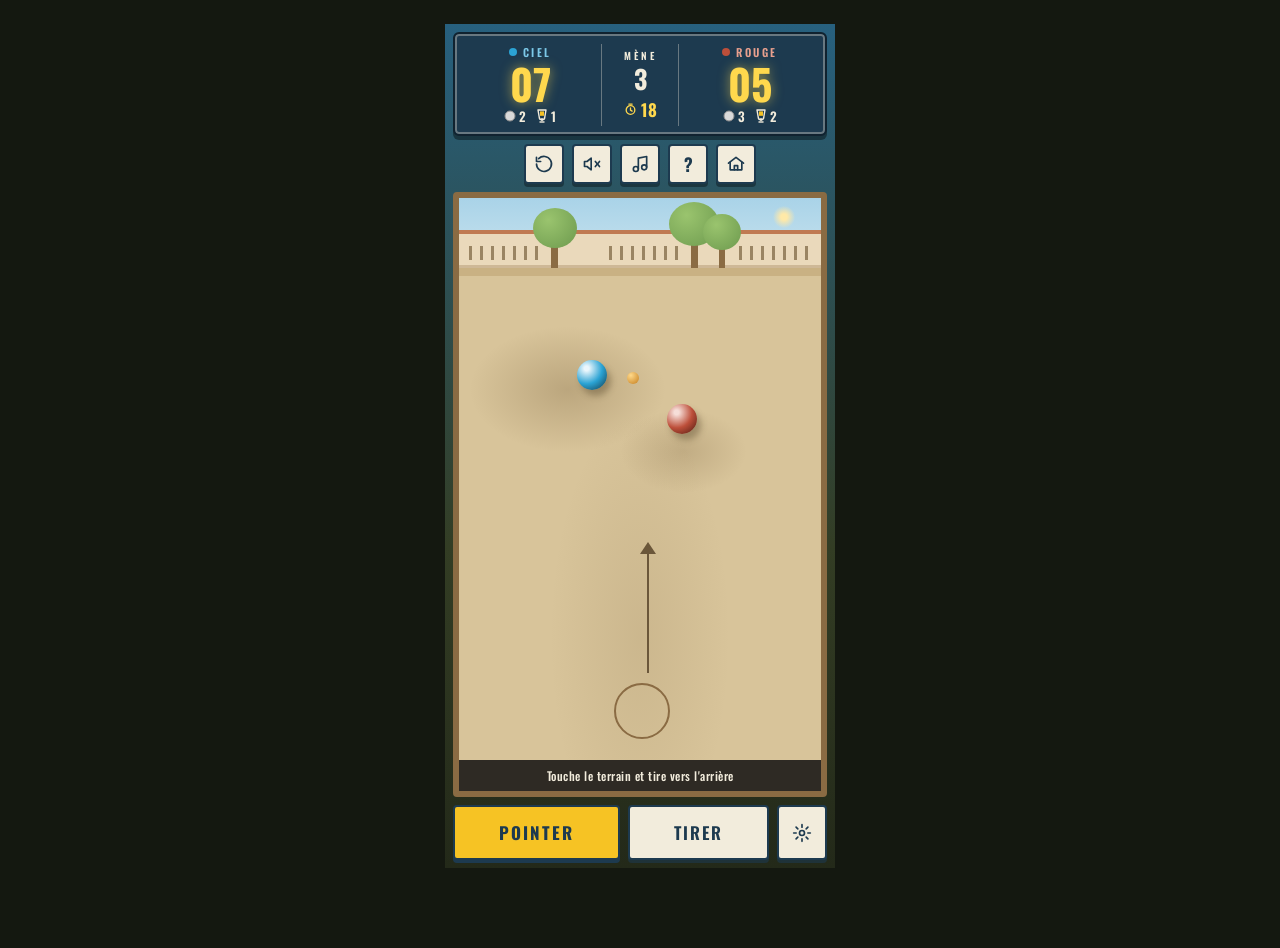
==== maquette-jeu.html @ 758a2564 "Add files via upload" ====
<!doctype html>
<html lang="fr">
<head>
<meta charset="utf-8">
<title>Écran de jeu</title>

<link href="https://fonts.googleapis.com/css2?family=Alfa+Slab+One&amp;family=Oswald:wght@500;600;700&amp;display=swap" rel="stylesheet">
<style>
body{margin:0;font-family:'Oswald',sans-serif;background:#232919}
a{color:#1d3a4f}a:hover{color:#10222f}
</style>
<style>body{display:flex;justify-content:center;align-items:flex-start;background:#141810;padding:24px;min-height:100vh}</style>

</head>
<body>
<div style="width: 390px; height: 844px; box-sizing: border-box; padding: 8px; display: flex; flex-direction: column; gap: 8px; background: linear-gradient(180deg, #27607e 0%, #333d24 62%, #232919 100%);">
  <div style="width: 100%; box-sizing: border-box; background: #1d3a4f; border: 2px solid #10222f; border-radius: 6px; box-shadow: 0 4px 0 rgba(0, 0, 0, 0.4), inset 0 0 0 2px rgba(242, 236, 220, 0.35); padding: 10px 12px 8px; display: flex; align-items: stretch; gap: 8px;">
    <div style="flex: 1 1 0; display: flex; flex-direction: column; align-items: center; gap: 2px;">
      <div style="display: flex; align-items: center; gap: 6px; font-size: 11px; font-weight: 600; letter-spacing: 2.5px; color: #7cc9e8;"><span style="width: 8px; height: 8px; border-radius: 50%; background: #2ba3d4;"></span>CIEL</div>
      <div style="font-size: 42px; line-height: 1; font-weight: 700; color: #ffd84d; text-shadow: 0 0 12px rgba(255, 216, 77, 0.55);">07</div>
      <div style="display: flex; align-items: center; gap: 10px; color: #f2ecdc; font-size: 13px; font-weight: 600;">
        <span style="display: flex; align-items: center; gap: 3px;"><svg width="12" height="12" viewBox="0 0 12 12"><circle cx="6" cy="6" r="5" fill="#d9d9d9" stroke="#8f8f8f" stroke-width="1"></circle></svg>2</span>
        <span style="display: flex; align-items: center; gap: 3px;"><svg width="12" height="14" viewBox="0 0 12 14" fill="none" stroke="#f2ecdc" stroke-width="1.4" stroke-linejoin="round"><path d="M2 1h8l-1.2 7a2.8 2.8 0 0 1-5.6 0z"></path><path d="M6 9v3"></path><path d="M3.5 13h5"></path><rect x="4" y="2.4" width="4" height="4.4" fill="#f6c324" stroke="none"></rect></svg>1</span>
      </div>
    </div>
    <div style="flex: 0 0 76px; display: flex; flex-direction: column; align-items: center; justify-content: center; gap: 3px; border-left: 1px solid rgba(242, 236, 220, 0.35); border-right: 1px solid rgba(242, 236, 220, 0.35);">
      <div style="font-size: 10px; font-weight: 600; letter-spacing: 3px; color: #f2ecdc;">M&Egrave;NE</div>
      <div style="font-size: 26px; line-height: 1; font-weight: 700; color: #f2ecdc;">3</div>
      <div style="display: flex; align-items: center; gap: 4px; margin-top: 2px;">
        <svg width="13" height="13" viewBox="0 0 24 24" fill="none" stroke="#ffd84d" stroke-width="2.4" stroke-linecap="round"><circle cx="12" cy="13" r="8"></circle><path d="M12 9v4l3 2"></path><path d="M9 2h6"></path></svg>
        <span style="font-size: 17px; font-weight: 700; color: #ffd84d;">18</span>
      </div>
    </div>
    <div style="flex: 1 1 0; display: flex; flex-direction: column; align-items: center; gap: 2px;">
      <div style="display: flex; align-items: center; gap: 6px; font-size: 11px; font-weight: 600; letter-spacing: 2.5px; color: #e8a08e;"><span style="width: 8px; height: 8px; border-radius: 50%; background: #bd4f3a;"></span>ROUGE</div>
      <div style="font-size: 42px; line-height: 1; font-weight: 700; color: #ffd84d; text-shadow: 0 0 12px rgba(255, 216, 77, 0.55);">05</div>
      <div style="display: flex; align-items: center; gap: 10px; color: #f2ecdc; font-size: 13px; font-weight: 600;">
        <span style="display: flex; align-items: center; gap: 3px;"><svg width="12" height="12" viewBox="0 0 12 12"><circle cx="6" cy="6" r="5" fill="#d9d9d9" stroke="#8f8f8f" stroke-width="1"></circle></svg>3</span>
        <span style="display: flex; align-items: center; gap: 3px;"><svg width="12" height="14" viewBox="0 0 12 14" fill="none" stroke="#f2ecdc" stroke-width="1.4" stroke-linejoin="round"><path d="M2 1h8l-1.2 7a2.8 2.8 0 0 1-5.6 0z"></path><path d="M6 9v3"></path><path d="M3.5 13h5"></path><rect x="4" y="2.4" width="4" height="4.4" fill="#f6c324" stroke="none"></rect></svg>2</span>
      </div>
    </div>
  </div>
  <div style="display: flex; justify-content: center; gap: 8px;">
    <button aria-label="Revoir le coup" style="width: 40px; height: 40px; background: #f2ecdc; border: 2px solid #1d3a4f; border-radius: 4px; box-shadow: 0 3px 0 rgba(0, 0, 0, 0.35); display: flex; align-items: center; justify-content: center; cursor: pointer;"><svg width="20" height="20" viewBox="0 0 24 24" fill="none" stroke="#1d3a4f" stroke-width="2" stroke-linecap="round" stroke-linejoin="round"><path d="M3 12a9 9 0 1 0 2.6-6.4"></path><path d="M3 4v5h5"></path></svg></button>
    <button aria-label="Cigales" style="width: 40px; height: 40px; background: #f2ecdc; border: 2px solid #1d3a4f; border-radius: 4px; box-shadow: 0 3px 0 rgba(0, 0, 0, 0.35); display: flex; align-items: center; justify-content: center; cursor: pointer;"><svg width="20" height="20" viewBox="0 0 24 24" fill="none" stroke="#1d3a4f" stroke-width="2" stroke-linecap="round" stroke-linejoin="round"><path d="M11 5 6 9H3v6h3l5 4z"></path><path d="M16 9l5 6"></path><path d="M21 9l-5 6"></path></svg></button>
    <button aria-label="Musique" style="width: 40px; height: 40px; background: #f2ecdc; border: 2px solid #1d3a4f; border-radius: 4px; box-shadow: 0 3px 0 rgba(0, 0, 0, 0.35); display: flex; align-items: center; justify-content: center; cursor: pointer;"><svg width="20" height="20" viewBox="0 0 24 24" fill="none" stroke="#1d3a4f" stroke-width="2" stroke-linecap="round" stroke-linejoin="round"><circle cx="7" cy="18" r="3"></circle><circle cx="17" cy="16" r="3"></circle><path d="M10 18V5l10-2v13"></path></svg></button>
    <button aria-label="Aide" style="width: 40px; height: 40px; background: #f2ecdc; border: 2px solid #1d3a4f; border-radius: 4px; box-shadow: 0 3px 0 rgba(0, 0, 0, 0.35); display: flex; align-items: center; justify-content: center; cursor: pointer; font-family: 'Oswald', sans-serif; font-size: 18px; font-weight: 700; color: #1d3a4f;">?</button>
    <button aria-label="Accueil" style="width: 40px; height: 40px; background: #f2ecdc; border: 2px solid #1d3a4f; border-radius: 4px; box-shadow: 0 3px 0 rgba(0, 0, 0, 0.35); display: flex; align-items: center; justify-content: center; cursor: pointer;"><svg width="20" height="20" viewBox="0 0 24 24" fill="none" stroke="#1d3a4f" stroke-width="2" stroke-linecap="round" stroke-linejoin="round"><path d="M3 11 12 4l9 7"></path><path d="M5 10v9h14v-9"></path><path d="M10 19v-5h4v5"></path></svg></button>
  </div>
  <div style="position: relative; flex-grow: 1; width: 100%; box-sizing: border-box; border: 6px solid #8a6b43; border-radius: 4px; overflow: hidden; background: #d8c49a;">
    <div style="position: absolute; top: 0; left: 0; right: 0; height: 78px; background: linear-gradient(180deg, #a9d3e8 0%, #cfe6ef 100%); overflow: hidden;">
      <div style="position: absolute; top: 8px; right: 26px; width: 22px; height: 22px; border-radius: 50%; background: radial-gradient(circle, #ffe9a8 20%, rgba(255, 233, 168, 0) 72%);"></div>
      <div style="position: absolute; bottom: 8px; left: 0; right: 0; height: 34px; background: #ead9bb; border-top: 4px solid #c07a52; box-shadow: inset 0 -3px 0 rgba(138, 107, 67, 0.3);"></div>
      <div style="position: absolute; bottom: 16px; left: 10px; width: 70px; height: 14px; background: repeating-linear-gradient(90deg, #9a8563 0 3px, #ead9bb 3px 11px);"></div>
      <div style="position: absolute; bottom: 16px; left: 150px; width: 70px; height: 14px; background: repeating-linear-gradient(90deg, #9a8563 0 3px, #ead9bb 3px 11px);"></div>
      <div style="position: absolute; bottom: 16px; right: 12px; width: 70px; height: 14px; background: repeating-linear-gradient(90deg, #9a8563 0 3px, #ead9bb 3px 11px);"></div>
      <div style="position: absolute; bottom: 0; left: 0; right: 0; height: 8px; background: #c9b183;"></div>
      <div style="position: absolute; bottom: 8px; left: 92px; width: 7px; height: 28px; background: #8a6b43;"></div>
      <div style="position: absolute; bottom: 28px; left: 74px; width: 44px; height: 40px; border-radius: 50%; background: radial-gradient(circle at 35% 30%, #9ac46e, #6d9a4e);"></div>
      <div style="position: absolute; bottom: 8px; left: 232px; width: 7px; height: 30px; background: #8a6b43;"></div>
      <div style="position: absolute; bottom: 30px; left: 210px; width: 50px; height: 44px; border-radius: 50%; background: radial-gradient(circle at 35% 30%, #9ac46e, #6d9a4e);"></div>
      <div style="position: absolute; bottom: 8px; right: 96px; width: 6px; height: 26px; background: #8a6b43;"></div>
      <div style="position: absolute; bottom: 26px; right: 80px; width: 38px; height: 36px; border-radius: 50%; background: radial-gradient(circle at 35% 30%, #9ac46e, #6d9a4e);"></div>
    </div>
    <div style="position: absolute; top: 78px; left: 0; right: 0; bottom: 0; background: radial-gradient(140px 90px at 30% 22%, rgba(112, 88, 52, 0.28), rgba(112, 88, 52, 0) 70%), radial-gradient(90px 60px at 62% 34%, rgba(112, 88, 52, 0.22), rgba(112, 88, 52, 0) 70%), radial-gradient(120px 300px at 50% 70%, rgba(112, 88, 52, 0.12), rgba(112, 88, 52, 0) 75%), #d8c49a;">
      <div style="position: absolute; top: 96px; left: 168px; width: 12px; height: 12px; border-radius: 50%; background: radial-gradient(circle at 32% 28%, #ffd98a, #c67f1e);"></div>
      <div style="position: absolute; top: 84px; left: 118px; width: 30px; height: 30px; border-radius: 50%; background: radial-gradient(circle at 32% 28%, #eaf6fc 8%, #2ba3d4 52%, #123647 100%); box-shadow: 4px 6px 6px rgba(70, 55, 30, 0.35);"></div>
      <div style="position: absolute; top: 128px; left: 208px; width: 30px; height: 30px; border-radius: 50%; background: radial-gradient(circle at 32% 28%, #f6ded8 8%, #bd4f3a 52%, #4a180f 100%); box-shadow: 4px 6px 6px rgba(70, 55, 30, 0.35);"></div>
      <div style="position: absolute; bottom: 118px; left: 188px; width: 2px; height: 120px; background: #6b573a;"></div>
      <div style="position: absolute; bottom: 232px; left: 181px;"><svg width="16" height="12" viewBox="0 0 16 12"><path d="M8 0 16 12H0z" fill="#6b573a"></path></svg></div>
      <div style="position: absolute; bottom: 52px; left: 50%; margin-left: -26px; width: 52px; height: 52px; border: 2px solid #8a6b43; border-radius: 50%;"></div>
      <div style="position: absolute; left: 0; right: 0; bottom: 0; background: #2e2a24; color: #f2ecdc; font-size: 12px; font-weight: 500; letter-spacing: 0.5px; padding: 7px 12px; text-align: center;">Touche le terrain et tire vers l'arri&egrave;re</div>
    </div>
  </div>
  <div style="display: flex; gap: 8px;">
    <button style="flex-grow: 1; background: #f6c324; border: 2px solid #1d3a4f; border-radius: 4px; box-shadow: 0 3px 0 #1d3a4f; padding: 13px 8px; font-family: 'Oswald', sans-serif; font-size: 17px; font-weight: 700; letter-spacing: 2px; color: #1d3a4f; cursor: pointer;">POINTER</button>
    <button style="flex-grow: 1; background: #f2ecdc; border: 2px solid #1d3a4f; border-radius: 4px; box-shadow: 0 3px 0 rgba(29, 58, 79, 0.6); padding: 13px 8px; font-family: 'Oswald', sans-serif; font-size: 17px; font-weight: 600; letter-spacing: 2px; color: #1d3a4f; cursor: pointer;">TIRER</button>
    <button aria-label="Options" style="width: 50px; background: #f2ecdc; border: 2px solid #1d3a4f; border-radius: 4px; box-shadow: 0 3px 0 rgba(29, 58, 79, 0.6); display: flex; align-items: center; justify-content: center; cursor: pointer;"><svg width="20" height="20" viewBox="0 0 24 24" fill="none" stroke="#1d3a4f" stroke-width="2" stroke-linecap="round" stroke-linejoin="round"><circle cx="12" cy="12" r="3"></circle><path d="M12 2v3M12 19v3M4.9 4.9l2.1 2.1M17 17l2.1 2.1M2 12h3M19 12h3M4.9 19.1 7 17M17 7l2.1-2.1"></path></svg></button>
  </div>
</div>
</body>
</html>
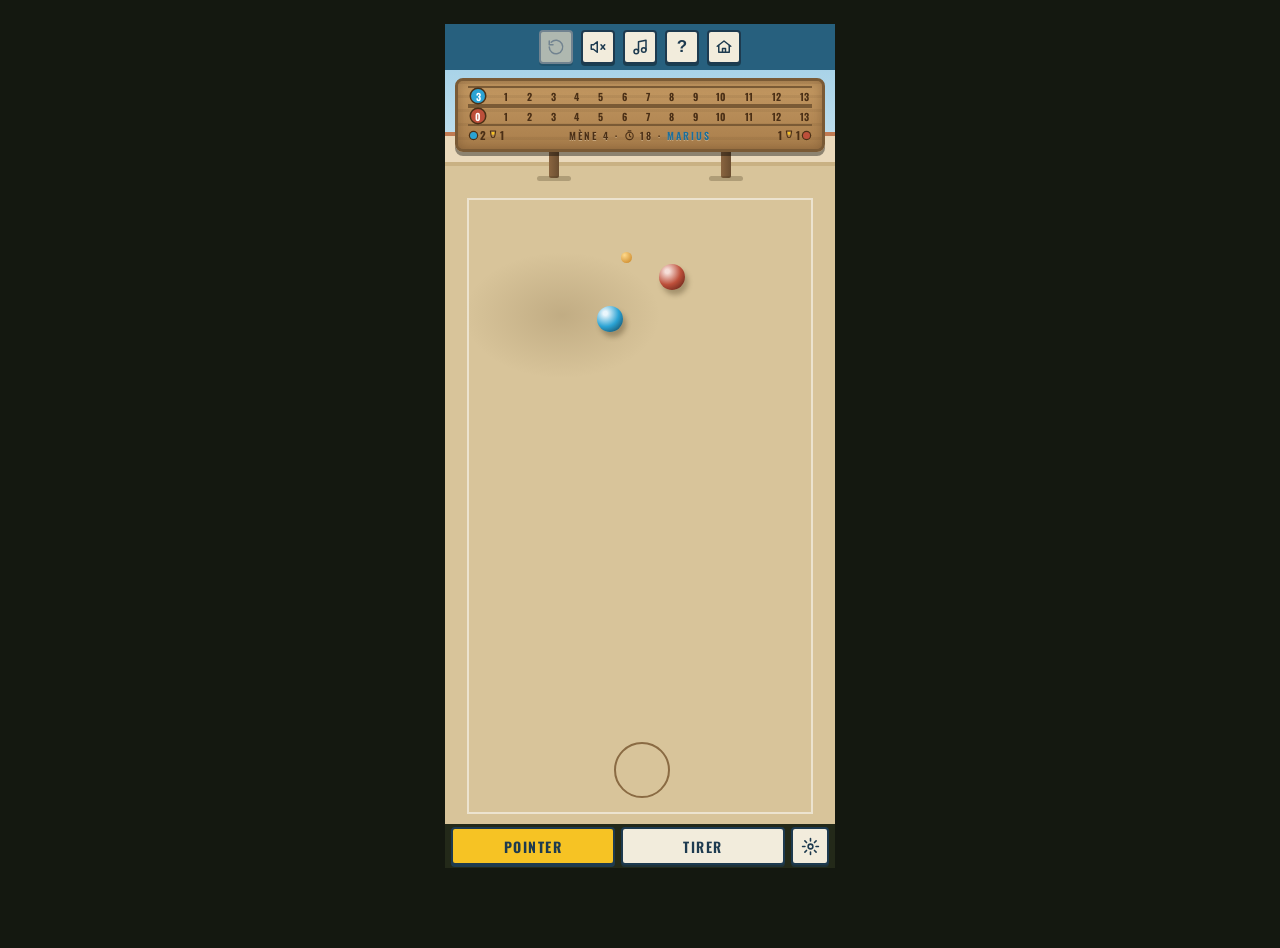
==== commit e42b0600: "Add files via upload" ====
--- a/maquette-jeu.html
+++ b/maquette-jeu.html
@@ -2,80 +2,63 @@
 <html lang="fr">
 <head>
 <meta charset="utf-8">
-<title>Écran de jeu</title>
+<title>Écran de jeu — cible</title>
 
-<link href="https://fonts.googleapis.com/css2?family=Alfa+Slab+One&amp;family=Oswald:wght@500;600;700&amp;display=swap" rel="stylesheet">
-<style>
-body{margin:0;font-family:'Oswald',sans-serif;background:#232919}
-a{color:#1d3a4f}a:hover{color:#10222f}
-</style>
+<link href="https://fonts.googleapis.com/css2?family=Oswald:wght@500;600;700&amp;display=swap" rel="stylesheet">
+<style>body{margin:0;font-family:'Oswald',sans-serif;background:#232919}</style>
 <style>body{display:flex;justify-content:center;align-items:flex-start;background:#141810;padding:24px;min-height:100vh}</style>
 
 </head>
 <body>
-<div style="width: 390px; height: 844px; box-sizing: border-box; padding: 8px; display: flex; flex-direction: column; gap: 8px; background: linear-gradient(180deg, #27607e 0%, #333d24 62%, #232919 100%);">
-  <div style="width: 100%; box-sizing: border-box; background: #1d3a4f; border: 2px solid #10222f; border-radius: 6px; box-shadow: 0 4px 0 rgba(0, 0, 0, 0.4), inset 0 0 0 2px rgba(242, 236, 220, 0.35); padding: 10px 12px 8px; display: flex; align-items: stretch; gap: 8px;">
-    <div style="flex: 1 1 0; display: flex; flex-direction: column; align-items: center; gap: 2px;">
-      <div style="display: flex; align-items: center; gap: 6px; font-size: 11px; font-weight: 600; letter-spacing: 2.5px; color: #7cc9e8;"><span style="width: 8px; height: 8px; border-radius: 50%; background: #2ba3d4;"></span>CIEL</div>
-      <div style="font-size: 42px; line-height: 1; font-weight: 700; color: #ffd84d; text-shadow: 0 0 12px rgba(255, 216, 77, 0.55);">07</div>
-      <div style="display: flex; align-items: center; gap: 10px; color: #f2ecdc; font-size: 13px; font-weight: 600;">
-        <span style="display: flex; align-items: center; gap: 3px;"><svg width="12" height="12" viewBox="0 0 12 12"><circle cx="6" cy="6" r="5" fill="#d9d9d9" stroke="#8f8f8f" stroke-width="1"></circle></svg>2</span>
-        <span style="display: flex; align-items: center; gap: 3px;"><svg width="12" height="14" viewBox="0 0 12 14" fill="none" stroke="#f2ecdc" stroke-width="1.4" stroke-linejoin="round"><path d="M2 1h8l-1.2 7a2.8 2.8 0 0 1-5.6 0z"></path><path d="M6 9v3"></path><path d="M3.5 13h5"></path><rect x="4" y="2.4" width="4" height="4.4" fill="#f6c324" stroke="none"></rect></svg>1</span>
+<div style="width: 390px; height: 844px; display: flex; flex-direction: column; background: #232919; overflow: hidden;">
+  <!-- bandeau d'icônes -->
+  <div style="flex: 0 0 46px; background: #27607e; display: flex; align-items: center; justify-content: center; gap: 8px;">
+    <button aria-label="Revoir (indisponible)" disabled style="width: 34px; height: 34px; background: #ddd6c1; border: 2px solid #8a8f96; border-radius: 4px; box-shadow: 0 2px 0 rgba(0, 0, 0, 0.18); display: flex; align-items: center; justify-content: center; opacity: 0.75;"><svg width="18" height="18" viewBox="0 0 24 24" fill="none" stroke="#8a8f96" stroke-width="2" stroke-linecap="round" stroke-linejoin="round"><path d="M3 12a9 9 0 1 0 2.6-6.4"></path><path d="M3 4v5h5"></path></svg></button>
+    <button aria-label="Cigales" style="width: 34px; height: 34px; background: #f2ecdc; border: 2px solid #1d3a4f; border-radius: 4px; box-shadow: 0 2px 0 rgba(0, 0, 0, 0.35); display: flex; align-items: center; justify-content: center;"><svg width="18" height="18" viewBox="0 0 24 24" fill="none" stroke="#1d3a4f" stroke-width="2" stroke-linecap="round" stroke-linejoin="round"><path d="M11 5 6 9H3v6h3l5 4z"></path><path d="M16 9l5 6"></path><path d="M21 9l-5 6"></path></svg></button>
+    <button aria-label="Musique" style="width: 34px; height: 34px; background: #f2ecdc; border: 2px solid #1d3a4f; border-radius: 4px; box-shadow: 0 2px 0 rgba(0, 0, 0, 0.35); display: flex; align-items: center; justify-content: center;"><svg width="18" height="18" viewBox="0 0 24 24" fill="none" stroke="#1d3a4f" stroke-width="2" stroke-linecap="round" stroke-linejoin="round"><circle cx="7" cy="18" r="3"></circle><circle cx="17" cy="16" r="3"></circle><path d="M10 18V5l10-2v13"></path></svg></button>
+    <button aria-label="Aide" style="width: 34px; height: 34px; background: #f2ecdc; border: 2px solid #1d3a4f; border-radius: 4px; box-shadow: 0 2px 0 rgba(0, 0, 0, 0.35); display: flex; align-items: center; justify-content: center; font-size: 17px; font-weight: 700; color: #1d3a4f;">?</button>
+    <button aria-label="Accueil" style="width: 34px; height: 34px; background: #f2ecdc; border: 2px solid #1d3a4f; border-radius: 4px; box-shadow: 0 2px 0 rgba(0, 0, 0, 0.35); display: flex; align-items: center; justify-content: center;"><svg width="18" height="18" viewBox="0 0 24 24" fill="none" stroke="#1d3a4f" stroke-width="2" stroke-linecap="round" stroke-linejoin="round"><path d="M3 11 12 4l9 7"></path><path d="M5 10v9h14v-9"></path><path d="M10 19v-5h4v5"></path></svg></button>
+  </div>
+  <!-- BANDE FIXE : décor + plaque plantée -->
+  <div style="flex: 0 0 118px; position: relative; overflow: hidden; background: linear-gradient(180deg, #a9d3e8, #cfe6ef);">
+    <div style="position: absolute; bottom: 22px; left: 0; right: 0; height: 30px; background: #ead9bb; border-top: 4px solid #c07a52;"></div>
+    <div style="position: absolute; bottom: 0; left: 0; right: 0; height: 22px; background: #d8c49a; border-top: 4px solid #c9b183;"></div>
+    <div style="position: absolute; bottom: 40px; left: 12px; width: 42px; height: 36px; border-radius: 50%; background: radial-gradient(circle at 35% 30%, #9ac46e, #6d9a4e);"></div>
+    <div style="position: absolute; bottom: 42px; right: 16px; width: 46px; height: 40px; border-radius: 50%; background: radial-gradient(circle at 35% 30%, #9ac46e, #6d9a4e);"></div>
+    <!-- poteaux VISIBLES (28 % / 72 %), plantés dans la bande -->
+    <div style="position: absolute; top: 74px; left: 104px; width: 10px; height: 34px; background: linear-gradient(90deg, #8a6540, #6b4e30); border-radius: 2px;"></div>
+    <div style="position: absolute; top: 74px; right: 104px; width: 10px; height: 34px; background: linear-gradient(90deg, #8a6540, #6b4e30); border-radius: 2px;"></div>
+    <!-- ombre DURE et courte -->
+    <div style="position: absolute; top: 106px; left: 92px; width: 34px; height: 5px; background: rgba(70, 55, 30, 0.28); border-radius: 3px;"></div>
+    <div style="position: absolute; top: 106px; right: 92px; width: 34px; height: 5px; background: rgba(70, 55, 30, 0.28); border-radius: 3px;"></div>
+    <!-- la plaque bois à rails, compacte -->
+    <div style="position: absolute; top: 8px; left: 10px; right: 10px; height: 68px; background: repeating-linear-gradient(180deg, rgba(122, 90, 53, 0.14) 0 3px, rgba(0, 0, 0, 0) 3px 14px), linear-gradient(180deg, #c59a63, #a87d4b); border: 3px solid #7a5a35; border-radius: 8px; box-shadow: 0 4px 0 rgba(0, 0, 0, 0.4), inset 0 0 12px rgba(74, 47, 22, 0.35);">
+      <div style="position: absolute; top: 5px; left: 10px; right: 10px; height: 16px; border-top: 2px solid #7a5a35; border-bottom: 2px solid #7a5a35; display: flex; justify-content: space-between; align-items: center; padding: 0 3px; font-size: 10px; font-weight: 700; color: #4a2f16;">
+        <span style="width: 14px; height: 14px; border-radius: 50%; background: #2ba3d4; box-shadow: 0 0 0 1.5px #4a2f16; color: #ffffff; display: inline-flex; align-items: center; justify-content: center;">3</span><span>1</span><span>2</span><span>3</span><span>4</span><span>5</span><span>6</span><span>7</span><span>8</span><span>9</span><span>10</span><span>11</span><span>12</span><span>13</span>
       </div>
-    </div>
-    <div style="flex: 0 0 76px; display: flex; flex-direction: column; align-items: center; justify-content: center; gap: 3px; border-left: 1px solid rgba(242, 236, 220, 0.35); border-right: 1px solid rgba(242, 236, 220, 0.35);">
-      <div style="font-size: 10px; font-weight: 600; letter-spacing: 3px; color: #f2ecdc;">M&Egrave;NE</div>
-      <div style="font-size: 26px; line-height: 1; font-weight: 700; color: #f2ecdc;">3</div>
-      <div style="display: flex; align-items: center; gap: 4px; margin-top: 2px;">
-        <svg width="13" height="13" viewBox="0 0 24 24" fill="none" stroke="#ffd84d" stroke-width="2.4" stroke-linecap="round"><circle cx="12" cy="13" r="8"></circle><path d="M12 9v4l3 2"></path><path d="M9 2h6"></path></svg>
-        <span style="font-size: 17px; font-weight: 700; color: #ffd84d;">18</span>
+      <div style="position: absolute; top: 25px; left: 10px; right: 10px; height: 16px; border-top: 2px solid #7a5a35; border-bottom: 2px solid #7a5a35; display: flex; justify-content: space-between; align-items: center; padding: 0 3px; font-size: 10px; font-weight: 700; color: #4a2f16;">
+        <span style="width: 14px; height: 14px; border-radius: 50%; background: #bd4f3a; box-shadow: 0 0 0 1.5px #4a2f16; color: #ffffff; display: inline-flex; align-items: center; justify-content: center;">0</span><span>1</span><span>2</span><span>3</span><span>4</span><span>5</span><span>6</span><span>7</span><span>8</span><span>9</span><span>10</span><span>11</span><span>12</span><span>13</span>
       </div>
-    </div>
-    <div style="flex: 1 1 0; display: flex; flex-direction: column; align-items: center; gap: 2px;">
-      <div style="display: flex; align-items: center; gap: 6px; font-size: 11px; font-weight: 600; letter-spacing: 2.5px; color: #e8a08e;"><span style="width: 8px; height: 8px; border-radius: 50%; background: #bd4f3a;"></span>ROUGE</div>
-      <div style="font-size: 42px; line-height: 1; font-weight: 700; color: #ffd84d; text-shadow: 0 0 12px rgba(255, 216, 77, 0.55);">05</div>
-      <div style="display: flex; align-items: center; gap: 10px; color: #f2ecdc; font-size: 13px; font-weight: 600;">
-        <span style="display: flex; align-items: center; gap: 3px;"><svg width="12" height="12" viewBox="0 0 12 12"><circle cx="6" cy="6" r="5" fill="#d9d9d9" stroke="#8f8f8f" stroke-width="1"></circle></svg>3</span>
-        <span style="display: flex; align-items: center; gap: 3px;"><svg width="12" height="14" viewBox="0 0 12 14" fill="none" stroke="#f2ecdc" stroke-width="1.4" stroke-linejoin="round"><path d="M2 1h8l-1.2 7a2.8 2.8 0 0 1-5.6 0z"></path><path d="M6 9v3"></path><path d="M3.5 13h5"></path><rect x="4" y="2.4" width="4" height="4.4" fill="#f6c324" stroke="none"></rect></svg>2</span>
+      <div style="position: absolute; top: 46px; left: 12px; right: 12px; display: flex; justify-content: space-between; align-items: center; font-size: 11px; font-weight: 700; color: #4a2f16;">
+        <span style="flex: 1; display: flex; align-items: center; gap: 3px;"><span style="width: 7px; height: 7px; border-radius: 50%; background: #2ba3d4; box-shadow: 0 0 0 1.2px #4a2f16;"></span>2 <svg width="8" height="10" viewBox="0 0 12 14" fill="none" stroke="#4a2f16" stroke-width="1.6" stroke-linejoin="round"><path d="M2 1h8l-1.2 7a2.8 2.8 0 0 1-5.6 0z"></path><rect x="4" y="2.4" width="4" height="4" fill="#f6c324" stroke="none"></rect></svg>1</span>
+        <span style="font-size: 10px; font-weight: 600; letter-spacing: 2px; color: #4a2f16; text-shadow: 0 1px 0 rgba(255, 240, 214, 0.35);">MÈNE 4 · <svg width="11" height="11" viewBox="0 0 24 24" fill="none" stroke="#4a2f16" stroke-width="2.4" stroke-linecap="round" style="vertical-align: -1px;"><circle cx="12" cy="13" r="8"></circle><path d="M12 9v4l3 2"></path><path d="M9 2h6"></path></svg> 18 · <span style="color: #1a6e9c;">MARIUS</span></span>
+        <span style="flex: 1; display: flex; align-items: center; justify-content: flex-end; gap: 3px;">1<svg width="8" height="10" viewBox="0 0 12 14" fill="none" stroke="#4a2f16" stroke-width="1.6" stroke-linejoin="round"><path d="M2 1h8l-1.2 7a2.8 2.8 0 0 1-5.6 0z"></path><rect x="4" y="2.4" width="4" height="4" fill="#f6c324" stroke="none"></rect></svg> 1<span style="width: 7px; height: 7px; border-radius: 50%; background: #bd4f3a; box-shadow: 0 0 0 1.2px #4a2f16;"></span></span>
       </div>
     </div>
   </div>
-  <div style="display: flex; justify-content: center; gap: 8px;">
-    <button aria-label="Revoir le coup" style="width: 40px; height: 40px; background: #f2ecdc; border: 2px solid #1d3a4f; border-radius: 4px; box-shadow: 0 3px 0 rgba(0, 0, 0, 0.35); display: flex; align-items: center; justify-content: center; cursor: pointer;"><svg width="20" height="20" viewBox="0 0 24 24" fill="none" stroke="#1d3a4f" stroke-width="2" stroke-linecap="round" stroke-linejoin="round"><path d="M3 12a9 9 0 1 0 2.6-6.4"></path><path d="M3 4v5h5"></path></svg></button>
-    <button aria-label="Cigales" style="width: 40px; height: 40px; background: #f2ecdc; border: 2px solid #1d3a4f; border-radius: 4px; box-shadow: 0 3px 0 rgba(0, 0, 0, 0.35); display: flex; align-items: center; justify-content: center; cursor: pointer;"><svg width="20" height="20" viewBox="0 0 24 24" fill="none" stroke="#1d3a4f" stroke-width="2" stroke-linecap="round" stroke-linejoin="round"><path d="M11 5 6 9H3v6h3l5 4z"></path><path d="M16 9l5 6"></path><path d="M21 9l-5 6"></path></svg></button>
-    <button aria-label="Musique" style="width: 40px; height: 40px; background: #f2ecdc; border: 2px solid #1d3a4f; border-radius: 4px; box-shadow: 0 3px 0 rgba(0, 0, 0, 0.35); display: flex; align-items: center; justify-content: center; cursor: pointer;"><svg width="20" height="20" viewBox="0 0 24 24" fill="none" stroke="#1d3a4f" stroke-width="2" stroke-linecap="round" stroke-linejoin="round"><circle cx="7" cy="18" r="3"></circle><circle cx="17" cy="16" r="3"></circle><path d="M10 18V5l10-2v13"></path></svg></button>
-    <button aria-label="Aide" style="width: 40px; height: 40px; background: #f2ecdc; border: 2px solid #1d3a4f; border-radius: 4px; box-shadow: 0 3px 0 rgba(0, 0, 0, 0.35); display: flex; align-items: center; justify-content: center; cursor: pointer; font-family: 'Oswald', sans-serif; font-size: 18px; font-weight: 700; color: #1d3a4f;">?</button>
-    <button aria-label="Accueil" style="width: 40px; height: 40px; background: #f2ecdc; border: 2px solid #1d3a4f; border-radius: 4px; box-shadow: 0 3px 0 rgba(0, 0, 0, 0.35); display: flex; align-items: center; justify-content: center; cursor: pointer;"><svg width="20" height="20" viewBox="0 0 24 24" fill="none" stroke="#1d3a4f" stroke-width="2" stroke-linecap="round" stroke-linejoin="round"><path d="M3 11 12 4l9 7"></path><path d="M5 10v9h14v-9"></path><path d="M10 19v-5h4v5"></path></svg></button>
+  <!-- TERRAIN : pleine largeur, jusqu'aux boutons, zéro bande morte -->
+  <div style="flex: 1 1 auto; position: relative; background: radial-gradient(140px 90px at 30% 20%, rgba(112, 88, 52, 0.22), rgba(112, 88, 52, 0) 70%), #d8c49a;">
+    <div style="position: absolute; top: 10px; left: 22px; right: 22px; bottom: 10px; border: 2px solid rgba(242, 236, 220, 0.8);"></div>
+    <div style="position: absolute; top: 64px; left: 176px; width: 11px; height: 11px; border-radius: 50%; background: radial-gradient(circle at 32% 28%, #ffd98a, #c67f1e);"></div>
+    <div style="position: absolute; top: 76px; left: 214px; width: 26px; height: 26px; border-radius: 50%; background: radial-gradient(circle at 32% 28%, #f6ded8 8%, #bd4f3a 52%, #4a180f); box-shadow: 3px 5px 5px rgba(70, 55, 30, 0.35);"></div>
+    <div style="position: absolute; top: 118px; left: 152px; width: 26px; height: 26px; border-radius: 50%; background: radial-gradient(circle at 32% 28%, #eaf6fc 8%, #2ba3d4 52%, #123647); box-shadow: 3px 5px 5px rgba(70, 55, 30, 0.35);"></div>
+    <div style="position: absolute; bottom: 26px; left: 50%; margin-left: -26px; width: 52px; height: 52px; border: 2px solid #8a6b43; border-radius: 50%;"></div>
   </div>
-  <div style="position: relative; flex-grow: 1; width: 100%; box-sizing: border-box; border: 6px solid #8a6b43; border-radius: 4px; overflow: hidden; background: #d8c49a;">
-    <div style="position: absolute; top: 0; left: 0; right: 0; height: 78px; background: linear-gradient(180deg, #a9d3e8 0%, #cfe6ef 100%); overflow: hidden;">
-      <div style="position: absolute; top: 8px; right: 26px; width: 22px; height: 22px; border-radius: 50%; background: radial-gradient(circle, #ffe9a8 20%, rgba(255, 233, 168, 0) 72%);"></div>
-      <div style="position: absolute; bottom: 8px; left: 0; right: 0; height: 34px; background: #ead9bb; border-top: 4px solid #c07a52; box-shadow: inset 0 -3px 0 rgba(138, 107, 67, 0.3);"></div>
-      <div style="position: absolute; bottom: 16px; left: 10px; width: 70px; height: 14px; background: repeating-linear-gradient(90deg, #9a8563 0 3px, #ead9bb 3px 11px);"></div>
-      <div style="position: absolute; bottom: 16px; left: 150px; width: 70px; height: 14px; background: repeating-linear-gradient(90deg, #9a8563 0 3px, #ead9bb 3px 11px);"></div>
-      <div style="position: absolute; bottom: 16px; right: 12px; width: 70px; height: 14px; background: repeating-linear-gradient(90deg, #9a8563 0 3px, #ead9bb 3px 11px);"></div>
-      <div style="position: absolute; bottom: 0; left: 0; right: 0; height: 8px; background: #c9b183;"></div>
-      <div style="position: absolute; bottom: 8px; left: 92px; width: 7px; height: 28px; background: #8a6b43;"></div>
-      <div style="position: absolute; bottom: 28px; left: 74px; width: 44px; height: 40px; border-radius: 50%; background: radial-gradient(circle at 35% 30%, #9ac46e, #6d9a4e);"></div>
-      <div style="position: absolute; bottom: 8px; left: 232px; width: 7px; height: 30px; background: #8a6b43;"></div>
-      <div style="position: absolute; bottom: 30px; left: 210px; width: 50px; height: 44px; border-radius: 50%; background: radial-gradient(circle at 35% 30%, #9ac46e, #6d9a4e);"></div>
-      <div style="position: absolute; bottom: 8px; right: 96px; width: 6px; height: 26px; background: #8a6b43;"></div>
-      <div style="position: absolute; bottom: 26px; right: 80px; width: 38px; height: 36px; border-radius: 50%; background: radial-gradient(circle at 35% 30%, #9ac46e, #6d9a4e);"></div>
-    </div>
-    <div style="position: absolute; top: 78px; left: 0; right: 0; bottom: 0; background: radial-gradient(140px 90px at 30% 22%, rgba(112, 88, 52, 0.28), rgba(112, 88, 52, 0) 70%), radial-gradient(90px 60px at 62% 34%, rgba(112, 88, 52, 0.22), rgba(112, 88, 52, 0) 70%), radial-gradient(120px 300px at 50% 70%, rgba(112, 88, 52, 0.12), rgba(112, 88, 52, 0) 75%), #d8c49a;">
-      <div style="position: absolute; top: 96px; left: 168px; width: 12px; height: 12px; border-radius: 50%; background: radial-gradient(circle at 32% 28%, #ffd98a, #c67f1e);"></div>
-      <div style="position: absolute; top: 84px; left: 118px; width: 30px; height: 30px; border-radius: 50%; background: radial-gradient(circle at 32% 28%, #eaf6fc 8%, #2ba3d4 52%, #123647 100%); box-shadow: 4px 6px 6px rgba(70, 55, 30, 0.35);"></div>
-      <div style="position: absolute; top: 128px; left: 208px; width: 30px; height: 30px; border-radius: 50%; background: radial-gradient(circle at 32% 28%, #f6ded8 8%, #bd4f3a 52%, #4a180f 100%); box-shadow: 4px 6px 6px rgba(70, 55, 30, 0.35);"></div>
-      <div style="position: absolute; bottom: 118px; left: 188px; width: 2px; height: 120px; background: #6b573a;"></div>
-      <div style="position: absolute; bottom: 232px; left: 181px;"><svg width="16" height="12" viewBox="0 0 16 12"><path d="M8 0 16 12H0z" fill="#6b573a"></path></svg></div>
-      <div style="position: absolute; bottom: 52px; left: 50%; margin-left: -26px; width: 52px; height: 52px; border: 2px solid #8a6b43; border-radius: 50%;"></div>
-      <div style="position: absolute; left: 0; right: 0; bottom: 0; background: #2e2a24; color: #f2ecdc; font-size: 12px; font-weight: 500; letter-spacing: 0.5px; padding: 7px 12px; text-align: center;">Touche le terrain et tire vers l'arri&egrave;re</div>
-    </div>
-  </div>
-  <div style="display: flex; gap: 8px;">
-    <button style="flex-grow: 1; background: #f6c324; border: 2px solid #1d3a4f; border-radius: 4px; box-shadow: 0 3px 0 #1d3a4f; padding: 13px 8px; font-family: 'Oswald', sans-serif; font-size: 17px; font-weight: 700; letter-spacing: 2px; color: #1d3a4f; cursor: pointer;">POINTER</button>
-    <button style="flex-grow: 1; background: #f2ecdc; border: 2px solid #1d3a4f; border-radius: 4px; box-shadow: 0 3px 0 rgba(29, 58, 79, 0.6); padding: 13px 8px; font-family: 'Oswald', sans-serif; font-size: 17px; font-weight: 600; letter-spacing: 2px; color: #1d3a4f; cursor: pointer;">TIRER</button>
-    <button aria-label="Options" style="width: 50px; background: #f2ecdc; border: 2px solid #1d3a4f; border-radius: 4px; box-shadow: 0 3px 0 rgba(29, 58, 79, 0.6); display: flex; align-items: center; justify-content: center; cursor: pointer;"><svg width="20" height="20" viewBox="0 0 24 24" fill="none" stroke="#1d3a4f" stroke-width="2" stroke-linecap="round" stroke-linejoin="round"><circle cx="12" cy="12" r="3"></circle><path d="M12 2v3M12 19v3M4.9 4.9l2.1 2.1M17 17l2.1 2.1M2 12h3M19 12h3M4.9 19.1 7 17M17 7l2.1-2.1"></path></svg></button>
+  <!-- BOUTONS : 48 px, collés au terrain -->
+  <div style="flex: 0 0 44px; display: flex; align-items: center; gap: 6px; padding: 0 6px; background: #232919;">
+    <button style="flex: 1; height: 38px; background: #f6c324; border: 2px solid #1d3a4f; border-radius: 4px; box-shadow: 0 2px 0 #1d3a4f; font-family: 'Oswald', sans-serif; font-size: 14px; font-weight: 700; letter-spacing: 1.5px; color: #1d3a4f;">POINTER</button>
+    <button style="flex: 1; height: 38px; background: #f2ecdc; border: 2px solid #1d3a4f; border-radius: 4px; box-shadow: 0 2px 0 rgba(29, 58, 79, 0.6); font-family: 'Oswald', sans-serif; font-size: 14px; font-weight: 600; letter-spacing: 1.5px; color: #1d3a4f;">TIRER</button>
+    <button aria-label="Options" style="width: 38px; height: 38px; background: #f2ecdc; border: 2px solid #1d3a4f; border-radius: 4px; box-shadow: 0 2px 0 rgba(29, 58, 79, 0.6); display: flex; align-items: center; justify-content: center;"><svg width="19" height="19" viewBox="0 0 24 24" fill="none" stroke="#1d3a4f" stroke-width="2" stroke-linecap="round"><circle cx="12" cy="12" r="3"></circle><path d="M12 2v3M12 19v3M4.9 4.9l2.1 2.1M17 17l2.1 2.1M2 12h3M19 12h3M4.9 19.1 7 17M17 7l2.1-2.1"></path></svg></button>
   </div>
 </div>
 </body>
